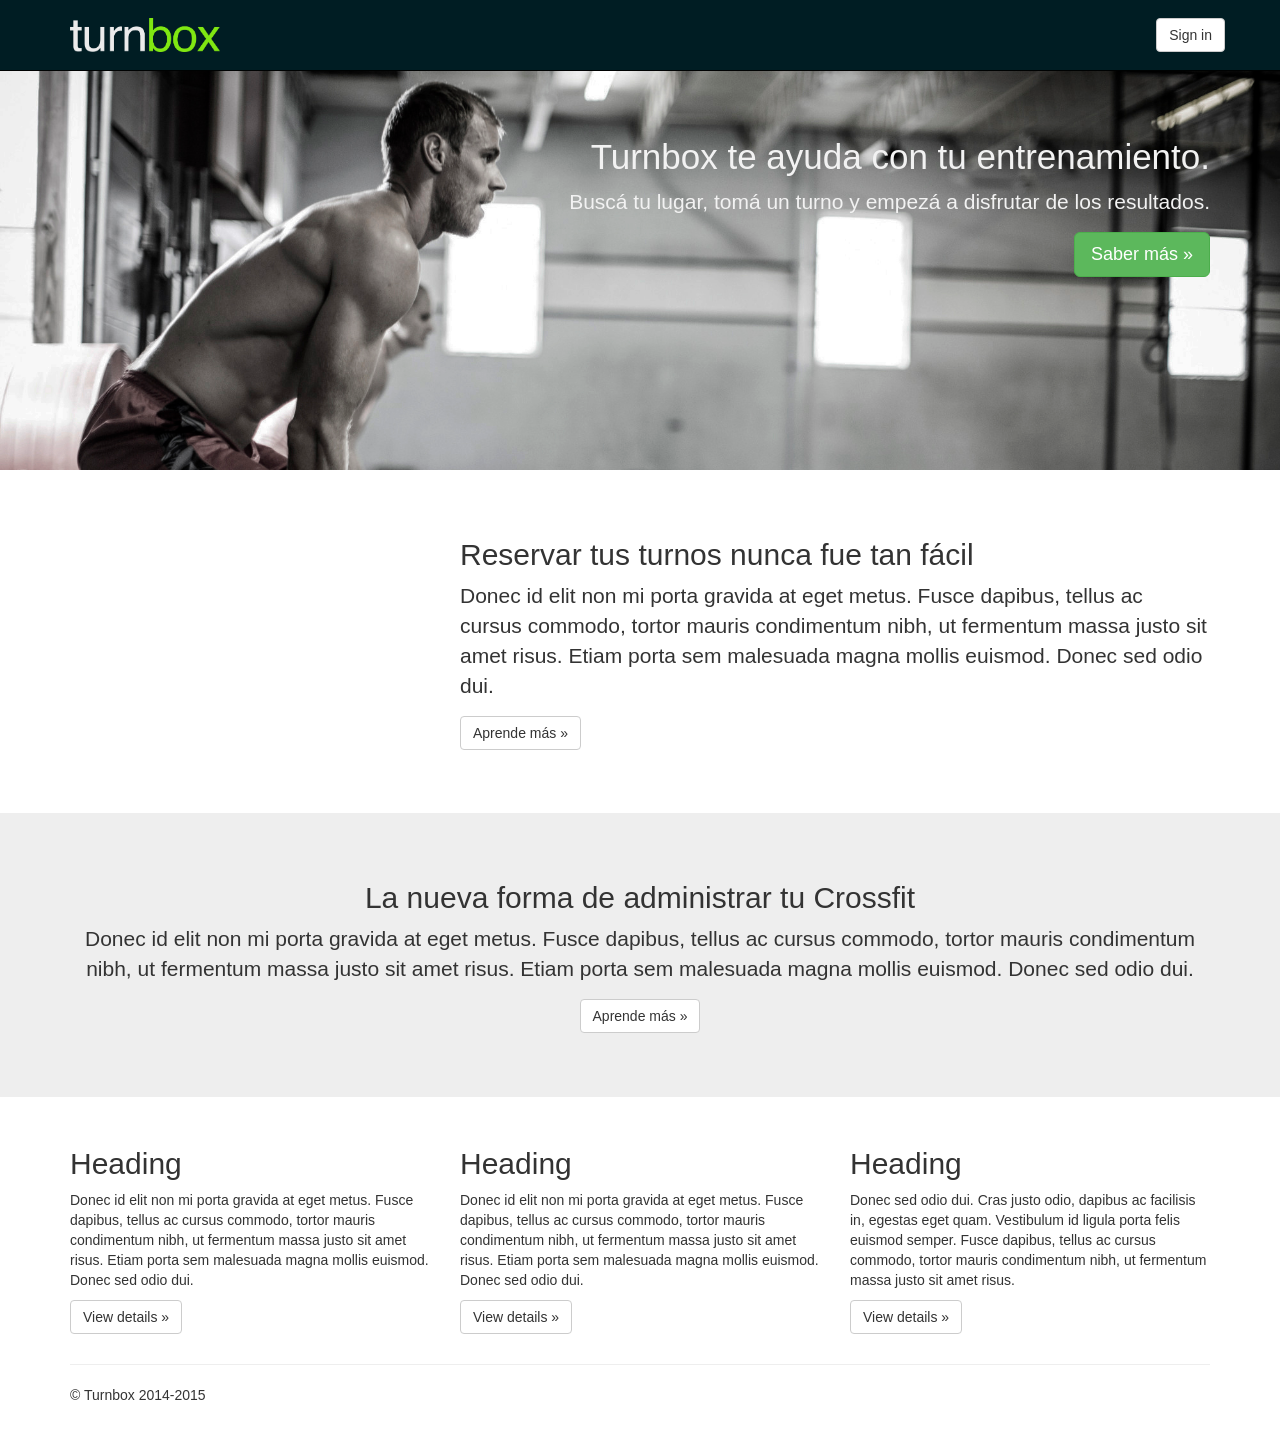
==== index.html @ eb314748 "shared" ====
<!DOCTYPE html>
<html xmlns="http://www.w3.org/1999/html">
    <head lang="en">
        <meta charset="UTF-8">
        <meta http-equiv='X-UA-Compatible' content='IE=edge,chrome=1'>
        <title>Turnbox - Turnos Online</title>
        <meta name="viewport" content="width=device-width, initial-scale=1.0">
        <link href='http://fonts.googleapis.com/css?family=Lato:300,400,700,300italic,400italic' rel='stylesheet' type='text/css'>

        <link href="styles/main.css" rel="stylesheet">
    </head>
    <body data-ng-app="app" id="app">
        <!--[if lt IE 9]>
        <p class="browsehappy">You are using an <strong>outdated</strong> browser. Please <a href="http://browsehappy.com/">upgrade your browser</a> to improve your experience.</p>
        <![endif]-->

        <div data-ng-controller="AppCtrl">
            <div data-ng-hide="isSpecificPage()"
                 data-ng-cloak
                 class="no-print">
                <section data-ng-include=" 'views/navbar.html' " id="navbar"></section>
            </div>

            <div class="view-container">
                <section data-ng-view id="content"></section>
            </div>
        </div>

        <!--<section data-ng-include=" 'views/navbar.html' " id="navbar"></section>
        <section data-ng-include=" 'views/index-content.html' " id="indexContent"></section>-->

        <script type="text/javascript" src="lib/jquery-1.11.1.min.js"></script>
        <script type="text/javascript" src="lib/bootstrap.min.js"></script>
        <script type="text/javascript" src="lib/angular.min.js"></script>
        <script type="text/javascript" src="lib/angular-route.min.js"></script>
        <script type="text/javascript" src="lib/underscore-min.js"></script>

        <script type="text/javascript" src="js/app.js"></script>
        <script type="text/javascript" src="js/Shared/main.js"></script>
    </body>
</html>
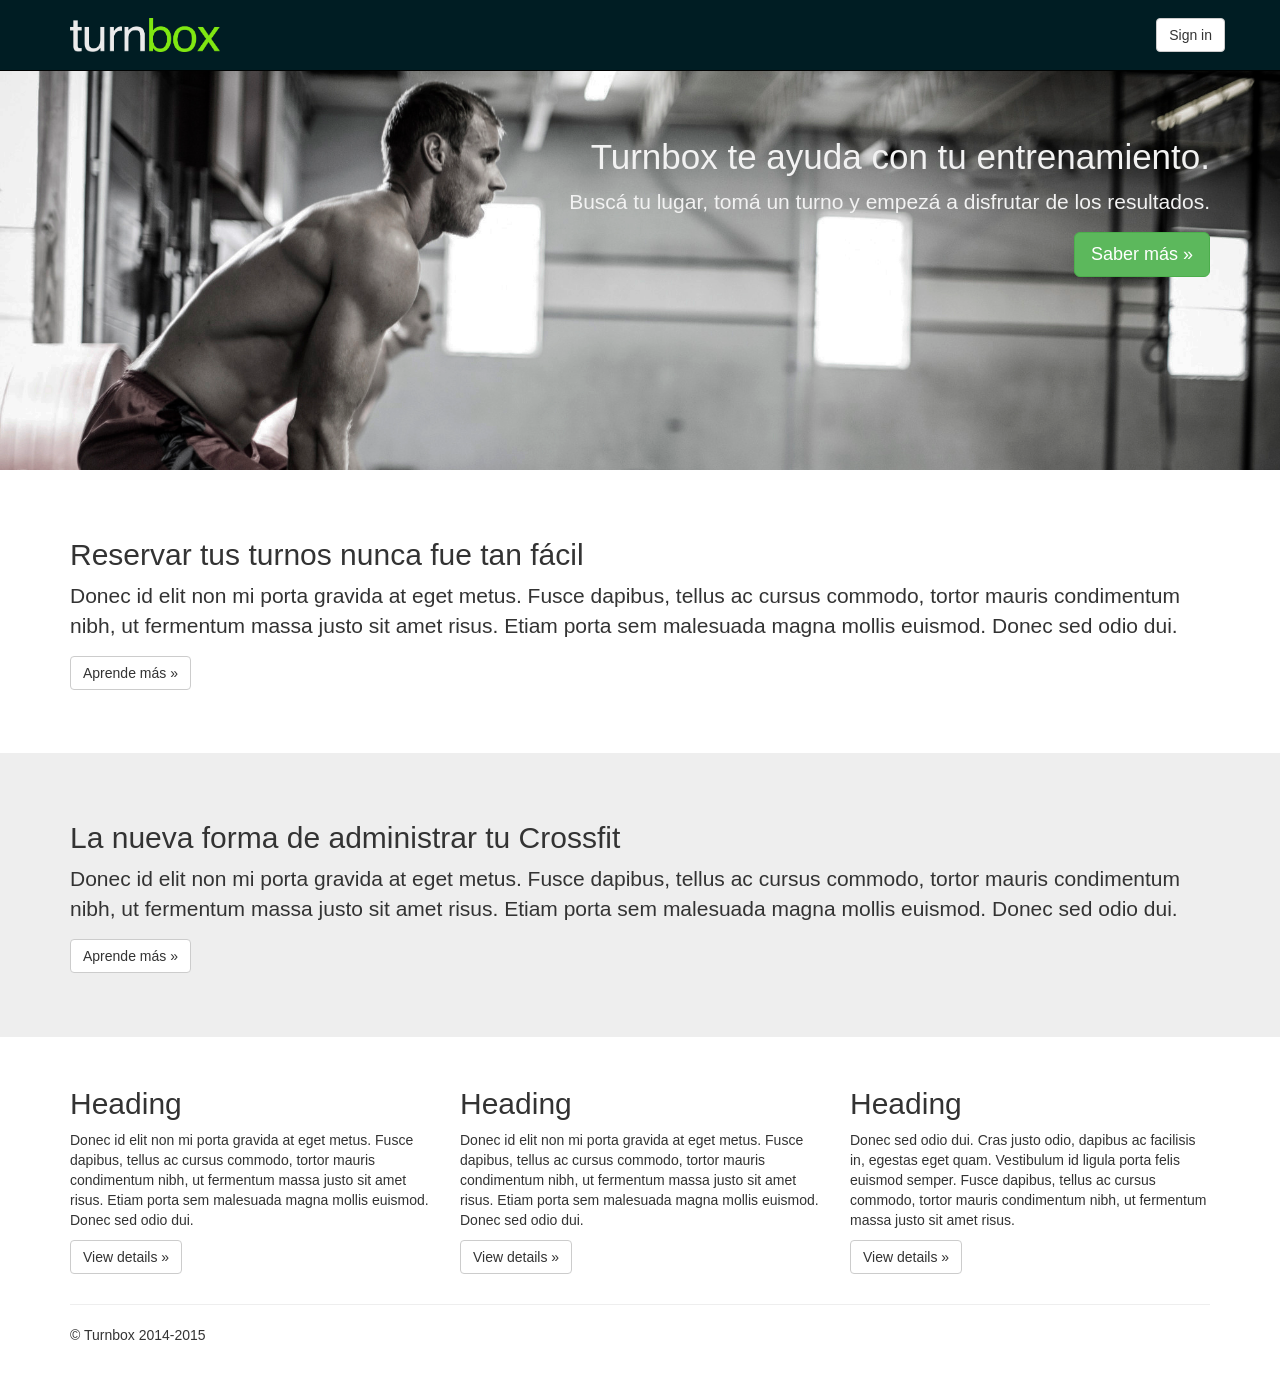
==== commit e495a235: "Alineacion de iconos en los textos y agregado de FontAwesome" ====
--- a/index.html
+++ b/index.html
@@ -6,7 +6,7 @@
         <title>Turnbox - Turnos Online</title>
         <meta name="viewport" content="width=device-width, initial-scale=1.0">
         <link href='http://fonts.googleapis.com/css?family=Lato:300,400,700,300italic,400italic' rel='stylesheet' type='text/css'>
-
+        <link rel="stylesheet" type='text/css' href="styles/font-awesome.min.css">
         <link href="styles/main.css" rel="stylesheet">
     </head>
     <body data-ng-app="app" id="app">
@@ -26,16 +26,16 @@
             </div>
         </div>
 
-        <!--<section data-ng-include=" 'views/navbar.html' " id="navbar"></section>
-        <section data-ng-include=" 'views/index-content.html' " id="indexContent"></section>-->
-
+        <!-- build:js lib/.js -->
         <script type="text/javascript" src="lib/jquery-1.11.1.min.js"></script>
         <script type="text/javascript" src="lib/bootstrap.min.js"></script>
         <script type="text/javascript" src="lib/angular.min.js"></script>
         <script type="text/javascript" src="lib/angular-route.min.js"></script>
         <script type="text/javascript" src="lib/underscore-min.js"></script>
 
+        <!-- build:js({.tmp,client}) scripts/app.js -->
         <script type="text/javascript" src="js/app.js"></script>
         <script type="text/javascript" src="js/Shared/main.js"></script>
+
     </body>
 </html>
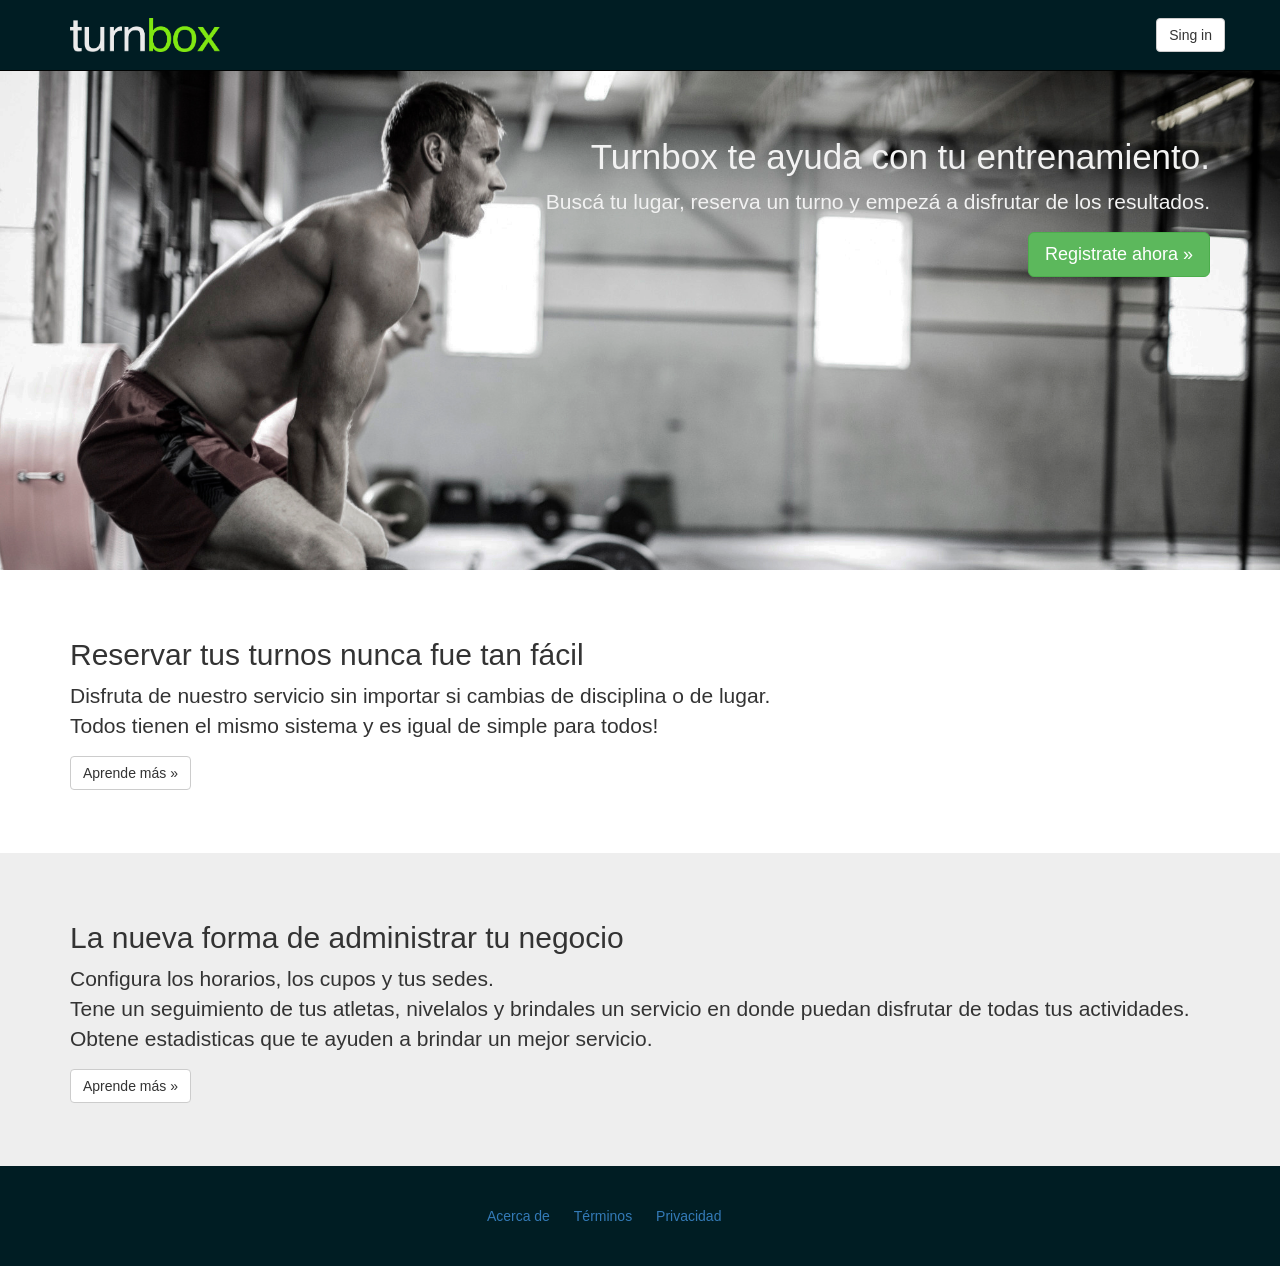
==== commit b5f7185c: "Mobile scalable no" ====
--- a/index.html
+++ b/index.html
@@ -4,7 +4,7 @@
         <meta charset="UTF-8">
         <meta http-equiv='X-UA-Compatible' content='IE=edge,chrome=1'>
         <title>Turnbox - Turnos Online</title>
-        <meta name="viewport" content="width=device-width, initial-scale=1.0">
+        <meta name="viewport" content="width=device-width, initial-scale=1.0, maximum-scale=1, user-scalable=no">
         <link href='http://fonts.googleapis.com/css?family=Lato:300,400,700,300italic,400italic' rel='stylesheet' type='text/css'>
         <link rel="stylesheet" type='text/css' href="styles/font-awesome.min.css">
         <link href="styles/main.css" rel="stylesheet">
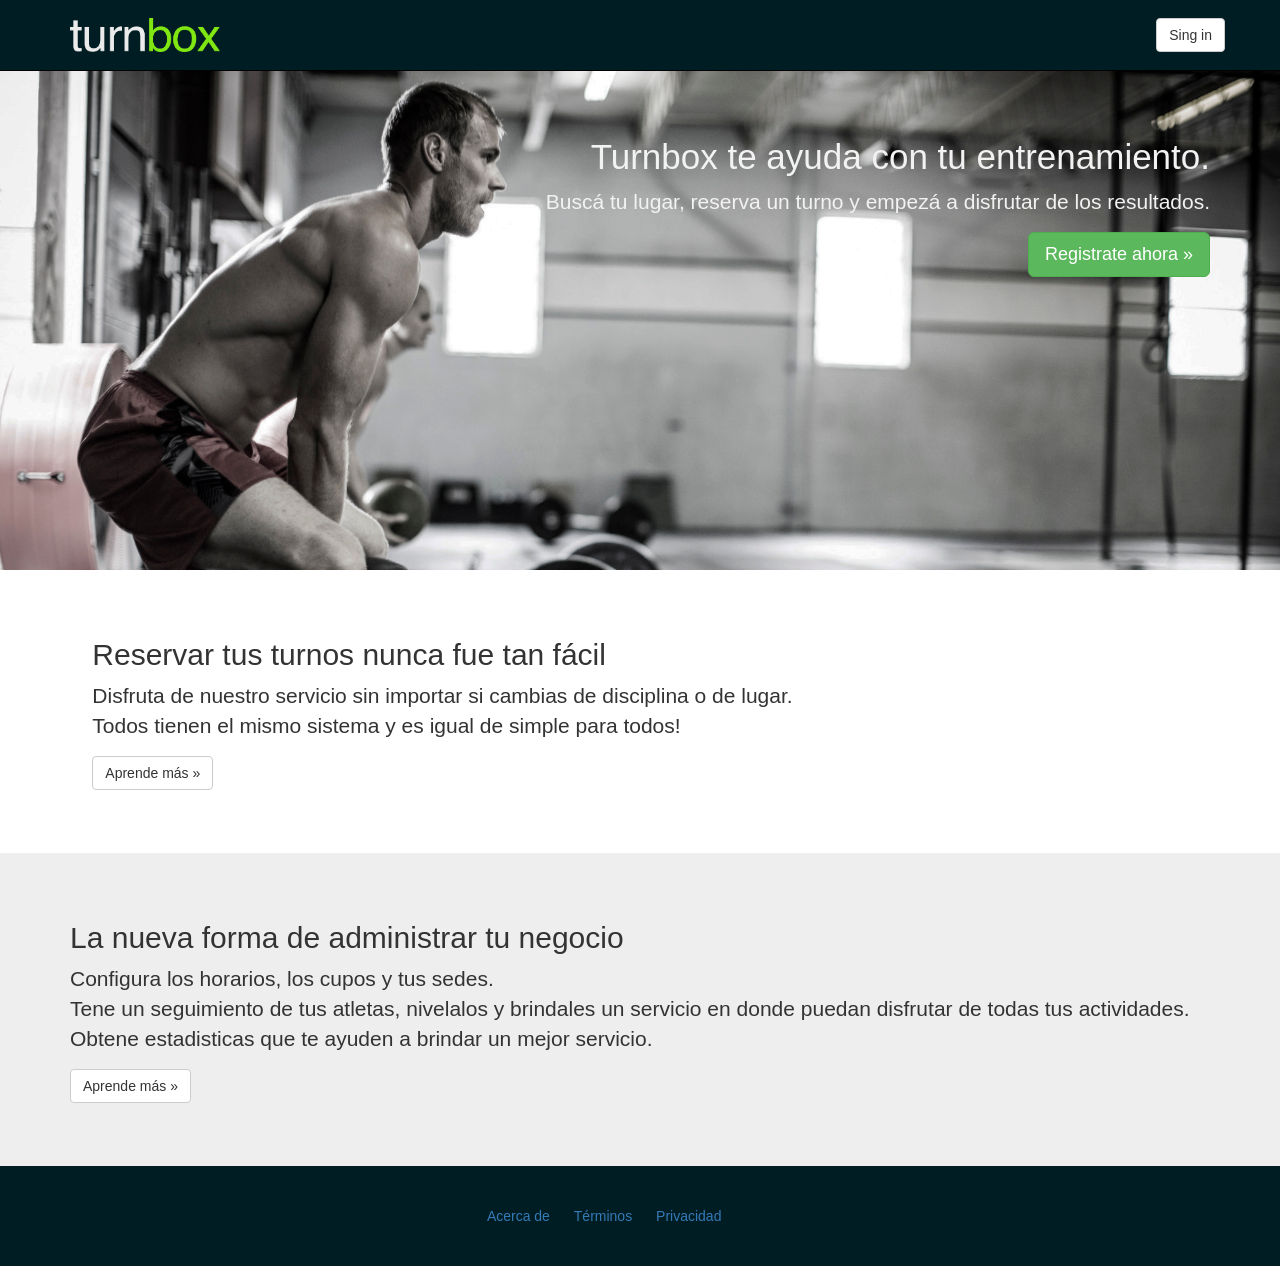
==== commit 1697d2ad: "Register, dashboard, sidebar y login pages." ====
--- a/index.html
+++ b/index.html
@@ -15,16 +15,31 @@
         <![endif]-->
 
         <div data-ng-controller="AppCtrl">
-            <div data-ng-hide="isSpecificPage()"
+
+            <section data-ng-include=" 'views/navbar.html' " id="navbar"></section>
+
+            <div data-ng-show="isOutsidePage()"
                  data-ng-cloak
                  class="no-print">
-                <section data-ng-include=" 'views/navbar.html' " id="navbar"></section>
+
+                <section data-ng-view id="content"></section>
             </div>
 
-            <div class="view-container">
-                <section data-ng-view id="content"></section>
+
+            <div data-ng-hide="isOutsidePage()"
+                 data-ng-cloak
+                 class="no-print">
+                <div class="container-fluid">
+                    <div class="row">
+                        <div class="col-sm-3 col-md-2 sidebar">
+                            <section data-ng-include=" 'views/sidebar.html' " id="siebar"></section>
+                        </div>
+                        <div class="col-sm-9 col-sm-offset-3 col-md-10 col-md-offset-2 main">
+                            <section data-ng-view id="content"></section>
+                        </div>
+                    </div>
+                </div>
             </div>
-        </div>
 
         <!-- build:js lib/.js -->
         <script type="text/javascript" src="lib/jquery-1.11.1.min.js"></script>
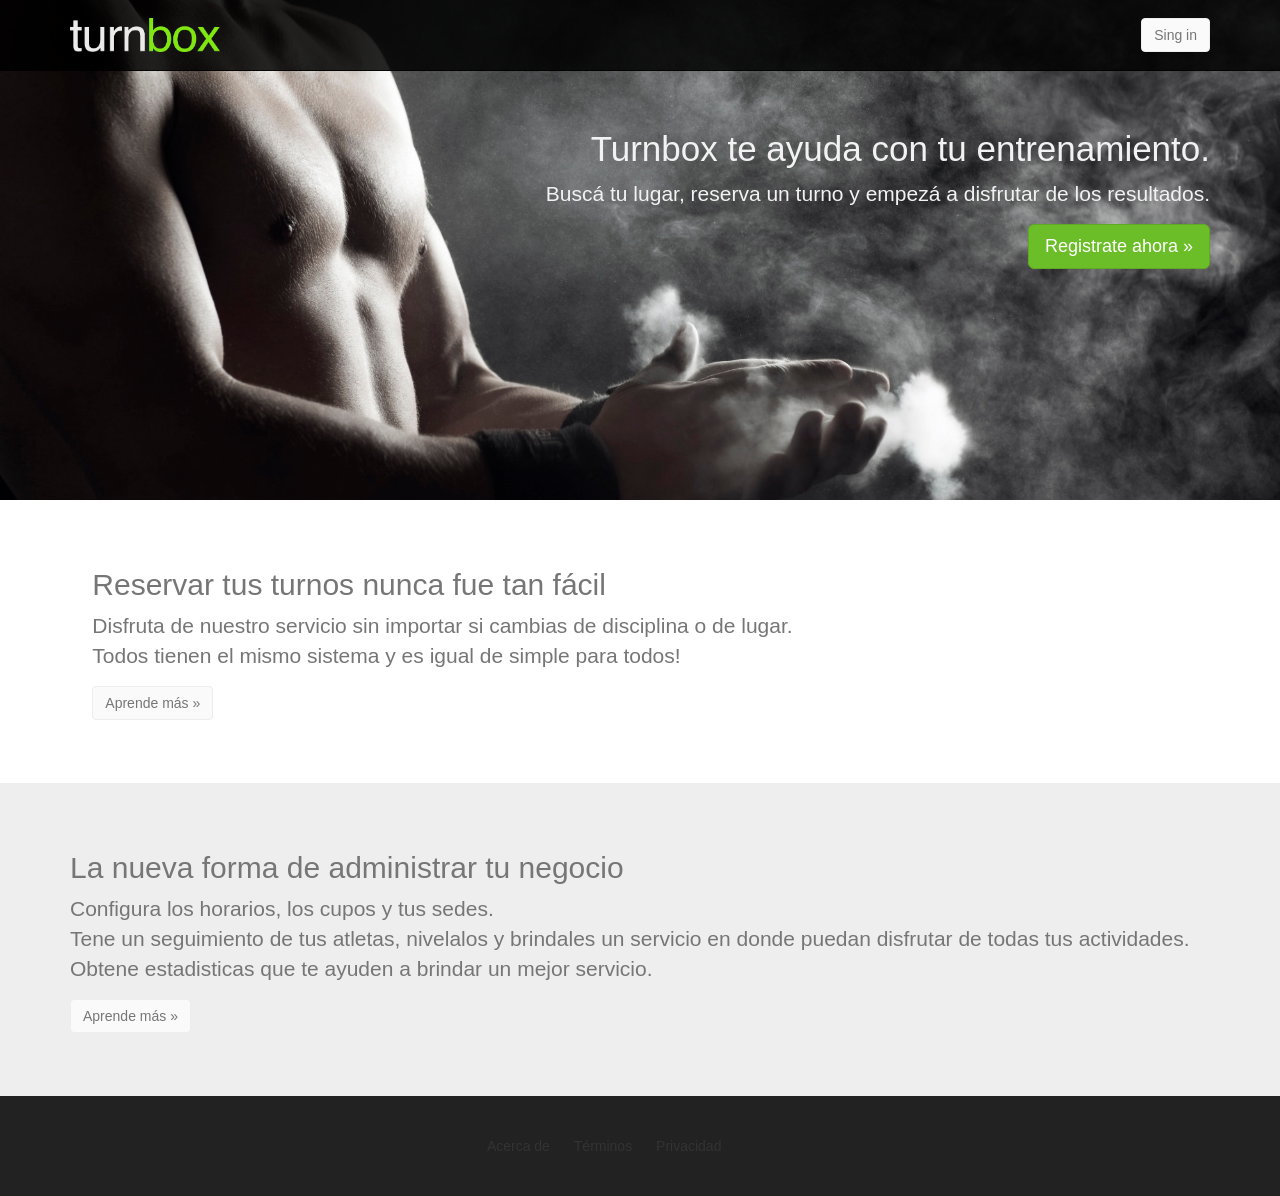
==== commit 43d3acaa: "New views, kind of mocked demo" ====
--- a/index.html
+++ b/index.html
@@ -15,31 +15,27 @@
         <![endif]-->
 
         <div data-ng-controller="AppCtrl">
-
-            <section data-ng-include=" 'views/navbar.html' " id="navbar"></section>
-
+            <div class="no-print">
+                <section data-ng-include=" 'views/navbar.html' " id="navbar"></section>
+            </div>
             <div data-ng-show="isOutsidePage()"
                  data-ng-cloak
                  class="no-print">
 
-                <section data-ng-view id="content"></section>
+                <section data-ng-view></section>
             </div>
 
 
             <div data-ng-hide="isOutsidePage()"
-                 data-ng-cloak
-                 class="no-print">
-                <div class="container-fluid">
-                    <div class="row">
-                        <div class="col-sm-3 col-md-2 sidebar">
-                            <section data-ng-include=" 'views/sidebar.html' " id="siebar"></section>
-                        </div>
-                        <div class="col-sm-9 col-sm-offset-3 col-md-10 col-md-offset-2 main">
-                            <section data-ng-view id="content"></section>
-                        </div>
-                    </div>
+                 data-ng-cloak>
+                <div class="no-print">
+                    <aside data-ng-include=" 'views/sidebar.html' " id="nav-container"></aside>
+                </div>
+                <div class="view-container">
+                    <section data-ng-view id="content"></section>
                 </div>
             </div>
+        </div>
 
         <!-- build:js lib/.js -->
         <script type="text/javascript" src="lib/jquery-1.11.1.min.js"></script>
@@ -47,6 +43,7 @@
         <script type="text/javascript" src="lib/angular.min.js"></script>
         <script type="text/javascript" src="lib/angular-route.min.js"></script>
         <script type="text/javascript" src="lib/underscore-min.js"></script>
+        <script type="text/javascript" src="lib/responsive-tables.js"></script>
 
         <!-- build:js({.tmp,client}) scripts/app.js -->
         <script type="text/javascript" src="js/app.js"></script>
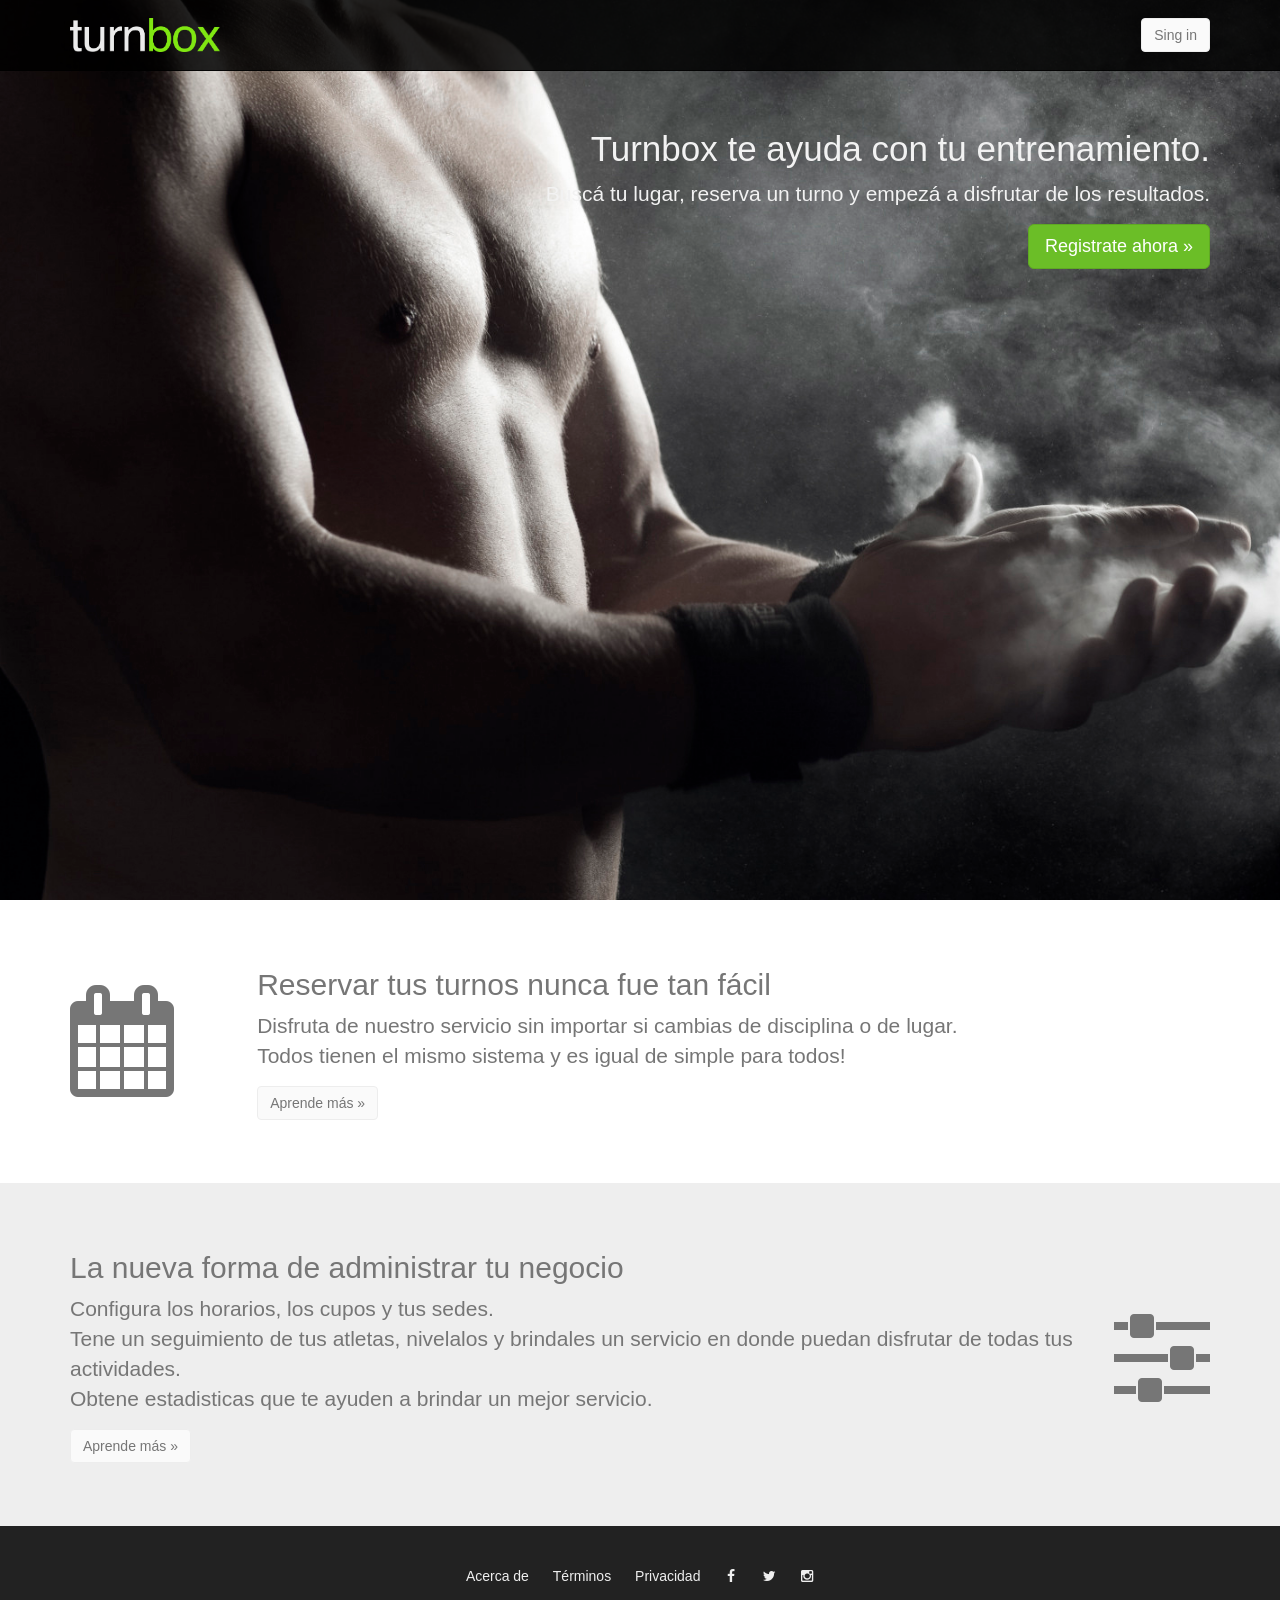
==== commit 05e8fab1: "Animations update" ====
--- a/index.html
+++ b/index.html
@@ -6,8 +6,10 @@
         <title>Turnbox - Turnos Online</title>
         <meta name="viewport" content="width=device-width, initial-scale=1.0, maximum-scale=1, user-scalable=no">
         <link href='http://fonts.googleapis.com/css?family=Lato:300,400,700,300italic,400italic' rel='stylesheet' type='text/css'>
-        <link rel="stylesheet" type='text/css' href="styles/font-awesome.min.css">
-        <link href="styles/main.css" rel="stylesheet">
+
+        <link rel="stylesheet" type='text/css' href="styles/vendor/animate.min.css">
+        <link rel="stylesheet" type='text/css' href="styles/vendor/font-awesome.min.css">
+        <link rel="stylesheet" type='text/css' href="styles/main.css" >
     </head>
     <body data-ng-app="app" id="app">
         <!--[if lt IE 9]>
@@ -15,25 +17,18 @@
         <![endif]-->
 
         <div data-ng-controller="AppCtrl">
-            <div class="no-print">
-                <section data-ng-include=" 'views/navbar.html' " id="navbar"></section>
-            </div>
+            <section id="navbar" class="no-print" data-ng-include="'views/navbar.html'"></section>
+
             <div data-ng-show="isOutsidePage()"
                  data-ng-cloak
                  class="no-print">
-
-                <section data-ng-view></section>
+                <section data-ng-view class="view-container"></section>
             </div>
-
 
             <div data-ng-hide="isOutsidePage()"
                  data-ng-cloak>
-                <div class="no-print">
-                    <aside data-ng-include=" 'views/sidebar.html' " id="nav-container"></aside>
-                </div>
-                <div class="view-container">
-                    <section data-ng-view id="content"></section>
-                </div>
+                <aside id="nav-container" data-ng-include="'views/sidebar.html'" class="no-print animated fadeIn"></aside>
+                <section id="content" data-ng-view class="view-container animated fadeIn"></section>
             </div>
         </div>
 
@@ -44,6 +39,10 @@
         <script type="text/javascript" src="lib/angular-route.min.js"></script>
         <script type="text/javascript" src="lib/underscore-min.js"></script>
         <script type="text/javascript" src="lib/responsive-tables.js"></script>
+        <script type="text/javascript" src="lib/wow.min.js"></script>
+        <script>
+            new WOW().init();
+        </script>
 
         <!-- build:js({.tmp,client}) scripts/app.js -->
         <script type="text/javascript" src="js/app.js"></script>
